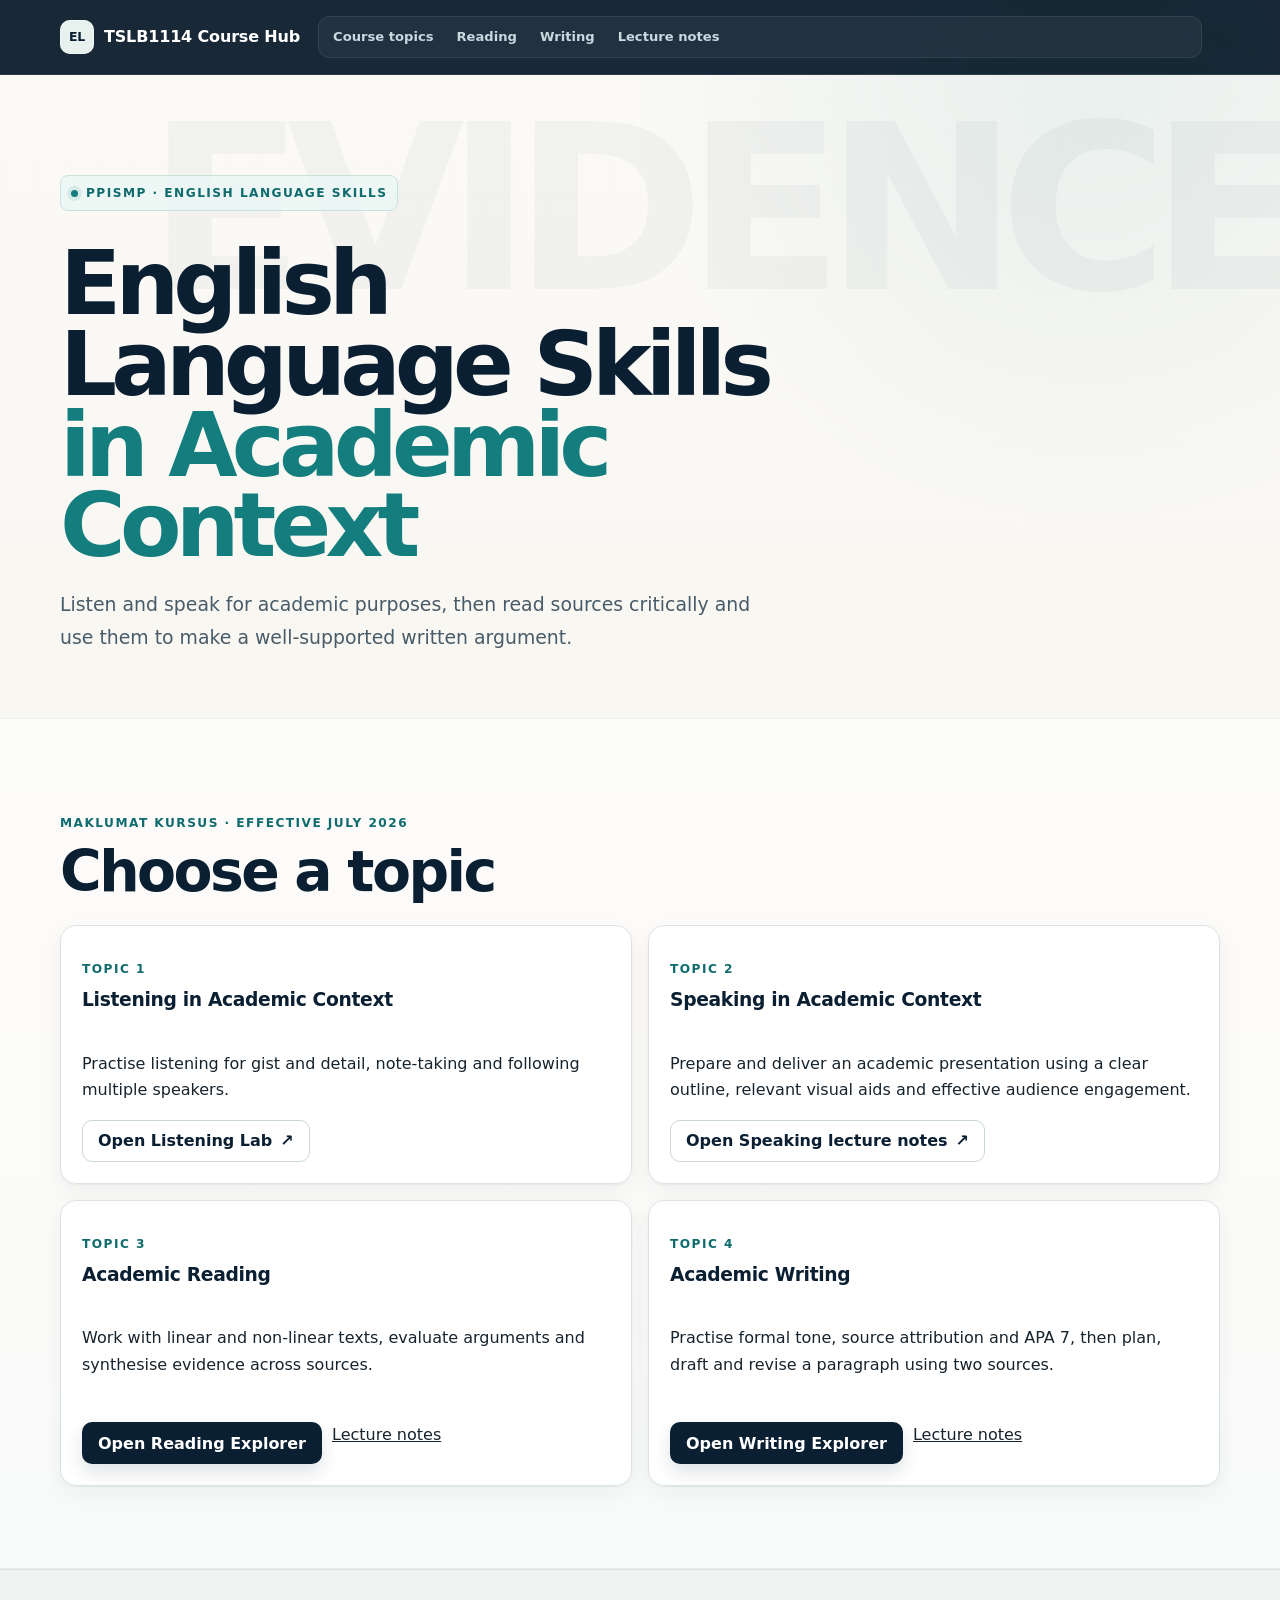
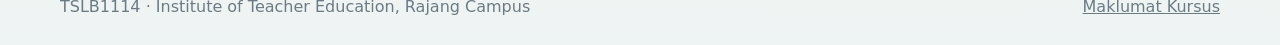
==== course.html @ 82d41115 "Add TSLB1114 course hub and academic writing explorer" ====
<!doctype html>
<html lang="en-MY">
<head>
  <meta charset="utf-8">
  <meta name="viewport" content="width=device-width, initial-scale=1">
  <meta name="description" content="TSLB1114 course hub with the Listening Lab, Speaking resources, Academic Reading Explorer and Academic Writing Explorer.">
  <title>TSLB1114 · English Language Skills in Academic Context</title>
  <link rel="stylesheet" href="styles.css">
  <link rel="stylesheet" href="study.css">
</head>
<body class="course-page">
  <a class="skip-link" href="#course-main">Skip to course topics</a>
  <header class="topbar">
    <div class="wrap nav">
      <a class="brand" href="course.html"><span class="brandmark" aria-hidden="true">EL</span>TSLB1114 Course Hub</a>
      <nav class="navlinks" aria-label="Course navigation">
        <a href="#topics">Course topics</a><a href="index.html">Reading</a><a href="writing.html">Writing</a><a href="lecture-notes.html">Lecture notes</a>
      </nav>
    </div>
  </header>
  <main id="course-main" tabindex="-1">
    <section class="hero">
      <div class="wrap course-hero">
        <p class="eyebrow">PPISMP · English language skills</p>
        <h1>English Language Skills<br><span>in Academic Context</span></h1>
        <p class="lead">Listen and speak for academic purposes, then read sources critically and use them to make a well-supported written argument.</p>
      </div>
    </section>
    <section class="section alt" id="topics">
      <div class="wrap">
        <p class="kicker">Maklumat Kursus · Effective July 2026</p>
        <h2>Choose a topic</h2>
        <div class="study-grid course-grid">
          <article class="card course-topic">
            <p class="kicker">Topic 1</p>
            <h3>Listening in Academic Context</h3>
            <p>Practise listening for gist and detail, note-taking and following multiple speakers.</p>
            <a class="btn secondary" href="https://tslb1114-listening-lab.vercel.app">Open Listening Lab <span aria-hidden="true">↗</span></a>
          </article>
          <article class="card course-topic">
            <p class="kicker">Topic 2</p>
            <h3>Speaking in Academic Context</h3>
            <p>Prepare and deliver an academic presentation using a clear outline, relevant visual aids and effective audience engagement.</p>
            <a class="btn secondary" href="https://drive.google.com/file/d/12K1Z72DgnXBwIum9lT7skKA8-Cga0Qq3/view">Open Speaking lecture notes <span aria-hidden="true">↗</span></a>
          </article>
          <article class="card course-topic">
            <p class="kicker">Topic 3</p>
            <h3>Academic Reading</h3>
            <p>Work with linear and non-linear texts, evaluate arguments and synthesise evidence across sources.</p>
            <div class="hero-actions"><a class="btn primary" href="index.html">Open Reading Explorer</a><a href="lecture-notes.html#topic-3">Lecture notes</a></div>
          </article>
          <article class="card course-topic">
            <p class="kicker">Topic 4</p>
            <h3>Academic Writing</h3>
            <p>Practise formal tone, source attribution and APA 7, then plan, draft and revise a paragraph using two sources.</p>
            <div class="hero-actions"><a class="btn primary" href="writing.html">Open Writing Explorer</a><a href="lecture-notes.html#topic-4">Lecture notes</a></div>
          </article>
        </div>
      </div>
    </section>
  </main>
  <footer class="study-footer">
    <div class="wrap study-footer-inner">
      <p>TSLB1114 · Institute of Teacher Education, Rajang Campus</p>
      <nav aria-label="Course reference"><a href="https://drive.google.com/file/d/14QrQV9H7XCIRfrkI4fVO6lDvFL89QRqz/view">Maklumat Kursus</a></nav>
    </div>
  </footer>
</body>
</html>
---- styles.css ----
:root{
  --ink:#17232d;
  --ink-strong:#0b1f33;
  --ink-soft:#41525f;
  --muted:#6b7b86;
  --paper:#f7f5ef;
  --paper-2:#fbfaf7;
  --surface:#ffffff;
  --surface-soft:#f1f6f5;
  --line:#dbe3e3;
  --line-strong:#c9d5d5;
  --navy:#0b1f33;
  --navy2:#123047;
  --teal:#147d7e;
  --teal2:#1f9b99;
  --teal-soft:#dff0ed;
  --warm:#e7ad3e;
  --warm-soft:#fff4d8;
  --rose:#bd5b62;
  --green:#2f855a;
  --shadow-sm:0 1px 2px rgba(11,31,51,.06),0 8px 24px rgba(11,31,51,.05);
  --shadow-md:0 18px 48px rgba(11,31,51,.10);
  --radius-sm:10px;
  --radius:16px;
  --radius-lg:24px;
  --ease-out:cubic-bezier(.23,1,.32,1);
  --ease-in-out:cubic-bezier(.77,0,.175,1);
}
*{box-sizing:border-box}
html{scroll-behavior:smooth;scroll-padding-top:118px}
body{
  margin:0;
  font-family:Inter,ui-sans-serif,system-ui,-apple-system,"Segoe UI",Arial,sans-serif;
  color:var(--ink);
  background:
    radial-gradient(circle at 85% 4%,rgba(20,125,126,.08),transparent 29rem),
    linear-gradient(180deg,var(--paper-2) 0,var(--paper) 62%,#eef4f3 100%);
  line-height:1.65;
  text-rendering:optimizeLegibility;
}
body::before{
  content:"";
  position:fixed;
  inset:0;
  pointer-events:none;
  z-index:-1;
  opacity:.3;
  background-image:linear-gradient(rgba(11,31,51,.025) 1px,transparent 1px),linear-gradient(90deg,rgba(11,31,51,.025) 1px,transparent 1px);
  background-size:32px 32px;
  mask-image:linear-gradient(to bottom,black,transparent 58%);
}
a{color:inherit}
button,input,textarea,select{font:inherit}
button,a{-webkit-tap-highlight-color:transparent}
img,svg{display:block;max-width:100%}
::selection{background:#cfe9e5;color:var(--navy)}
:focus-visible{outline:3px solid rgba(20,125,126,.34);outline-offset:3px}
.wrap{width:min(1160px,calc(100vw - 40px));margin-inline:auto}

/* Header */
.topbar{
  position:sticky;
  top:0;
  z-index:50;
  background:rgba(10,27,42,.94);
  border-bottom:1px solid rgba(255,255,255,.10);
  backdrop-filter:blur(16px) saturate(130%);
}
.nav{
  min-height:74px;
  display:grid;
  grid-template-columns:auto minmax(0,1fr) auto;
  align-items:center;
  gap:18px;
}
.brand{
  display:flex;
  align-items:center;
  gap:10px;
  color:#fff;
  text-decoration:none;
  font-weight:760;
  letter-spacing:-.01em;
  white-space:nowrap;
}
.brandmark{
  width:34px;
  height:34px;
  border-radius:10px;
  display:grid;
  place-items:center;
  flex:0 0 auto;
  background:#e7f2ef;
  color:var(--navy);
  font-size:.78rem;
  font-weight:900;
  box-shadow:inset 0 0 0 1px rgba(255,255,255,.5);
}
.navlinks{
  display:flex;
  align-items:center;
  gap:3px;
  overflow-x:auto;
  scrollbar-width:none;
  padding:4px;
  border:1px solid rgba(255,255,255,.08);
  border-radius:12px;
  background:rgba(255,255,255,.045);
}
.navlinks::-webkit-scrollbar{display:none}
.navlinks a{
  position:relative;
  color:#cad8df;
  text-decoration:none;
  font-size:.82rem;
  font-weight:650;
  line-height:1;
  white-space:nowrap;
  padding:9px 10px;
  border-radius:8px;
  transition:background-color 150ms var(--ease-out),color 150ms var(--ease-out),transform 120ms var(--ease-out);
}
.navlinks a.is-active,.navlinks a[aria-current="page"]{
  color:#fff;
  background:rgba(255,255,255,.12);
}
.reset{
  min-height:36px;
  padding:8px 11px;
  border:1px solid rgba(255,255,255,.20);
  border-radius:9px;
  background:transparent;
  color:#e2ebef;
  cursor:pointer;
  font-size:.78rem;
  font-weight:700;
  transition:background-color 150ms var(--ease-out),border-color 150ms var(--ease-out),transform 120ms var(--ease-out);
}
.progressbar{height:3px;background:rgba(255,255,255,.07)}
.progressbar span{
  display:block;
  width:0;
  height:100%;
  background:linear-gradient(90deg,var(--teal2),#7fd0c7,var(--warm));
  transition:width 160ms linear;
}

/* Hero */
.hero{
  position:relative;
  overflow:hidden;
  padding:88px 0 64px;
}
.hero::after{
  content:"EVIDENCE";
  position:absolute;
  right:-.04em;
  top:42px;
  z-index:-1;
  color:rgba(11,31,51,.035);
  font-size:clamp(7rem,18vw,16rem);
  line-height:.8;
  font-weight:900;
  letter-spacing:-.08em;
  pointer-events:none;
}
.hero-grid{
  display:grid;
  grid-template-columns:minmax(0,1.08fr) minmax(360px,.72fr);
  gap:54px;
  align-items:center;
}
.eyebrow,.kicker{
  display:inline-flex;
  align-items:center;
  width:max-content;
  color:#0f6b6d;
  font-size:.76rem;
  font-weight:850;
  letter-spacing:.12em;
  text-transform:uppercase;
}
.eyebrow{
  gap:8px;
  padding:7px 10px;
  border:1px solid #c9e1dd;
  border-radius:8px;
  background:rgba(235,247,244,.82);
}
.eyebrow::before{
  content:"";
  width:7px;
  height:7px;
  border-radius:50%;
  background:var(--teal);
  box-shadow:0 0 0 4px rgba(20,125,126,.10);
}
h1{
  max-width:760px;
  margin:20px 0 22px;
  color:var(--navy);
  font-size:clamp(3.2rem,7vw,6.3rem);
  line-height:.9;
  letter-spacing:-.065em;
  font-weight:850;
}
h1 span{
  color:var(--teal);
  font-weight:650;
}
.lead{
  max-width:710px;
  margin:0;
  color:#485b68;
  font-size:clamp(1.02rem,1.7vw,1.18rem);
  line-height:1.75;
}
.hero-actions{display:flex;gap:10px;flex-wrap:wrap;margin-top:28px}
.btn{
  min-height:42px;
  display:inline-flex;
  align-items:center;
  justify-content:center;
  gap:8px;
  border:1px solid transparent;
  border-radius:10px;
  padding:10px 15px;
  cursor:pointer;
  text-decoration:none;
  font-weight:760;
  line-height:1.2;
  transition:transform 120ms var(--ease-out),background-color 160ms var(--ease-out),border-color 160ms var(--ease-out),color 160ms var(--ease-out),box-shadow 160ms var(--ease-out);
}
.btn.primary{
  color:#fff;
  background:var(--navy);
  box-shadow:0 8px 18px rgba(11,31,51,.13);
}
.btn.secondary{color:var(--navy);background:rgba(255,255,255,.8);border-color:var(--line-strong)}
.btn.teal{color:#fff;background:var(--teal)}
.note{font-size:.86rem;color:#70808b}
.hero .note{margin-top:18px;max-width:720px}
.hero-card{
  position:relative;
  padding:20px;
  border:1px solid rgba(21,67,80,.13);
  border-radius:var(--radius-lg);
  background:rgba(255,255,255,.82);
  box-shadow:var(--shadow-md);
  backdrop-filter:blur(14px);
}
.hero-card::before{
  content:"";
  position:absolute;
  inset:11px;
  border:1px solid rgba(20,125,126,.08);
  border-radius:17px;
  pointer-events:none;
}
.hero-card h3{
  position:relative;
  margin:0 0 14px;
  padding:0 4px;
  color:var(--navy);
  font-size:.9rem;
  text-transform:uppercase;
  letter-spacing:.09em;
}
.map{display:grid;gap:7px}
.map .node{
  position:relative;
  min-height:0;
  display:grid;
  grid-template-columns:42px 1fr;
  grid-template-rows:auto auto;
  column-gap:12px;
  align-items:center;
  padding:12px 13px;
  border:1px solid transparent;
  border-radius:12px;
  background:transparent;
  overflow:hidden;
  transition:background-color 160ms var(--ease-out),border-color 160ms var(--ease-out),transform 140ms var(--ease-out);
}
.map .node .pill{grid-row:1/3;align-self:center}
.map .node b{
  display:block;
  color:var(--navy);
  font-size:.94rem;
  line-height:1.3;
}
.map .node small{display:block;color:#73838d;line-height:1.35}
.map .node::after{
  content:"";
  position:absolute;
  left:21px;
  bottom:-8px;
  width:1px;
  height:16px;
  background:#cbdad8;
}
.map .node:last-child::after{display:none}

/* Sections and type */
.section{position:relative;padding:82px 0;scroll-margin-top:112px}
.section.alt{
  background:rgba(255,255,255,.58);
  border-top:1px solid rgba(11,31,51,.06);
  border-bottom:1px solid rgba(11,31,51,.06);
}
.kicker{margin-bottom:6px}
h2{
  max-width:850px;
  margin:.25rem 0 1rem;
  color:var(--navy);
  font-size:clamp(2rem,4.6vw,3.55rem);
  line-height:1.02;
  letter-spacing:-.045em;
  font-weight:800;
}
h3{color:var(--navy);letter-spacing:-.018em}
.section-intro{max-width:790px;margin:0;color:var(--muted);font-size:1.02rem;line-height:1.75}
.grid{display:grid;gap:14px}
.grid.three{grid-template-columns:repeat(3,minmax(0,1fr))}
.grid.two{grid-template-columns:repeat(2,minmax(0,1fr))}
.card,.game,.quiz-card,.sourcecard,.resource,.journal,.example-card,.journal-case,.warning-case{
  border:1px solid var(--line);
  background:rgba(255,255,255,.92);
  box-shadow:var(--shadow-sm);
}
.card{
  padding:21px;
  border-radius:var(--radius);
}
.card h3{margin-top:0}
.icon{
  width:40px;
  height:40px;
  display:grid;
  place-items:center;
  margin-bottom:20px;
  border:1px solid #cde1dd;
  border-radius:10px;
  background:#eaf5f2;
  color:var(--teal);
  font-size:1.1rem;
  font-weight:800;
}
.icon svg{width:22px;height:22px}
.pill,.skill-pill{
  display:inline-flex;
  align-items:center;
  width:max-content;
  padding:4px 8px;
  border:1px solid #cfe1df;
  border-radius:7px;
  background:#edf6f4;
  color:#116a6c;
  font-size:.72rem;
  font-weight:820;
  letter-spacing:.01em;
}
.keyidea{
  margin:22px 0;
  padding:15px 17px;
  border:1px solid #ead9a4;
  border-left:4px solid var(--warm);
  border-radius:8px 13px 13px 8px;
  background:#fff9e8;
  color:#493f2c;
}
.flow{
  display:flex;
  align-items:center;
  gap:7px;
  flex-wrap:wrap;
  margin-top:18px;
}
.flow .step{
  padding:9px 11px;
  border:1px solid var(--line);
  border-radius:9px;
  background:#fff;
  color:var(--navy);
  font-size:.86rem;
  font-weight:760;
}
.arrow{color:#95a6ad;font-size:1rem}
.type-tabs{
  display:inline-flex;
  max-width:100%;
  gap:3px;
  margin:24px 0 12px;
  padding:4px;
  overflow-x:auto;
  border:1px solid var(--line);
  border-radius:12px;
  background:#ecf1f0;
  scrollbar-width:none;
}
.type-tabs::-webkit-scrollbar{display:none}
.type-tabs button{
  flex:0 0 auto;
  border:0;
  border-radius:8px;
  background:transparent;
  color:#586973;
  padding:9px 11px;
  cursor:pointer;
  font-size:.82rem;
  font-weight:760;
  transition:background-color 150ms var(--ease-out),color 150ms var(--ease-out),transform 120ms var(--ease-out),box-shadow 150ms var(--ease-out);
}
.type-tabs button.active{
  color:var(--navy);
  background:#fff;
  box-shadow:0 1px 2px rgba(11,31,51,.10);
}
.type-panel{
  display:grid;
  grid-template-columns:minmax(0,.95fr) minmax(340px,1.05fr);
  gap:18px;
  padding:18px;
  border:1px solid var(--line);
  border-radius:var(--radius-lg);
  background:rgba(255,255,255,.88);
  box-shadow:var(--shadow-sm);
}
#typeText{padding:14px 10px 10px}
#typeText h3{font-size:1.35rem;margin:.1rem 0 .6rem}
.structure-visual{
  min-height:270px;
  display:grid;
  place-items:center;
  overflow:hidden;
  border:1px solid rgba(255,255,255,.06);
  border-radius:16px;
  background:linear-gradient(145deg,#0b2134,#123d50);
  color:#fff;
}
.structure-visual svg{width:90%;height:auto;max-height:230px}

/* Labs */
.lab-grid{display:grid;grid-template-columns:.82fr 1.18fr;gap:18px}
.sidebar-card{position:sticky;top:104px;align-self:start}
.checklist{display:grid;gap:8px}
.check{
  display:flex;
  gap:11px;
  align-items:flex-start;
  padding:11px;
  border:1px solid #e3e9e8;
  border-radius:10px;
  background:#f7faf9;
}
.check .dot{
  width:24px;
  height:24px;
  flex:0 0 auto;
  display:grid;
  place-items:center;
  border-radius:7px;
  background:#dcefeb;
  color:#0d6a6b;
  font-weight:900;
}
.levels{display:grid;grid-template-columns:repeat(4,minmax(0,1fr));gap:9px;margin-top:20px}
.level{
  min-height:142px;
  padding:16px;
  border:1px solid var(--line);
  border-radius:13px;
  background:#fff;
}
.level strong{display:block;margin-bottom:6px;color:var(--navy)}
.qbands{
  display:grid;
  grid-template-columns:repeat(4,1fr);
  gap:6px;
  margin:18px 0;
}
.qband{
  border:1px solid transparent;
  border-radius:11px;
  padding:17px 10px;
  color:var(--navy);
  text-align:center;
  cursor:pointer;
  font-weight:900;
  transition:filter 150ms var(--ease-out),transform 120ms var(--ease-out),border-color 150ms var(--ease-out);
}
.qband:nth-child(1){background:#d8efe2}
.qband:nth-child(2){background:#e9f2d5}
.qband:nth-child(3){background:#fff0c9}
.qband:nth-child(4){background:#f8dfdc}
.explain{
  min-height:82px;
  padding:14px;
  border:1px dashed #bed2cf;
  border-radius:11px;
  background:#f7faf9;
  color:#44545e;
}
.myths{display:grid;gap:8px;margin-top:14px}
.myth{
  overflow:hidden;
  border:1px solid var(--line);
  border-radius:11px;
  background:#fff;
}
.myth button{
  width:100%;
  display:flex;
  justify-content:space-between;
  gap:12px;
  border:0;
  background:#fff;
  color:var(--navy);
  padding:13px 14px;
  text-align:left;
  cursor:pointer;
  font-weight:760;
}
.myth .answer{display:none;padding:0 14px 13px;color:#53636d}
.myth.open .answer{display:block}
.detector{display:grid;grid-template-columns:repeat(2,minmax(0,1fr));gap:12px}
.journal{padding:17px;border-radius:14px}
.journal .meta{display:flex;gap:6px;flex-wrap:wrap;margin:10px 0}
.tag{
  display:inline-flex;
  padding:4px 7px;
  border:1px solid #dde5e4;
  border-radius:7px;
  background:#f4f6f5;
  color:#5d6c75;
  font-size:.72rem;
}
.choice-row{display:flex;gap:7px;flex-wrap:wrap;margin-top:13px}
.choice-row button,.gamebtn{
  min-height:34px;
  border:1px solid var(--line-strong);
  border-radius:8px;
  background:#fff;
  color:#394b56;
  padding:7px 9px;
  cursor:pointer;
  font-size:.8rem;
  font-weight:720;
  transition:border-color 140ms var(--ease-out),color 140ms var(--ease-out),background-color 140ms var(--ease-out),transform 120ms var(--ease-out);
}
.feedback{
  display:none;
  margin-top:11px;
  padding:11px 12px;
  border:1px solid #dfe9e7;
  border-radius:9px;
  background:#f6faf9;
  color:#42535d;
}
.feedback.show{display:block}
.decision{
  display:grid;
  grid-template-columns:repeat(7,1fr);
  gap:6px;
  margin-top:18px;
}
.decision .dstep{
  min-height:64px;
  border:1px solid var(--line);
  border-radius:10px;
  background:#fff;
  color:#5b6b75;
  padding:9px;
  text-align:center;
  cursor:pointer;
  font-size:.77rem;
  line-height:1.35;
  transition:background-color 150ms var(--ease-out),border-color 150ms var(--ease-out),color 150ms var(--ease-out),transform 120ms var(--ease-out);
}
.decision .dstep.active{border-color:#93c7c0;background:#e6f3f0;color:#0e6869}
.decision-output{
  min-height:64px;
  margin-top:10px;
  padding:14px;
  border-radius:11px;
  background:#0f2b43;
  color:#fff;
}
.game{padding:20px;border-radius:var(--radius)}
.prompt{margin-bottom:12px;color:var(--navy);font-size:1.04rem;font-weight:780}
.options{display:grid;gap:7px}
.options button{
  position:relative;
  width:100%;
  border:1px solid #cfdcda;
  border-radius:10px;
  background:#fff;
  color:#31434f;
  padding:11px 12px;
  text-align:left;
  cursor:pointer;
  line-height:1.45;
  transition:border-color 140ms var(--ease-out),background-color 140ms var(--ease-out),color 140ms var(--ease-out),transform 120ms var(--ease-out);
}
.options button.correct{border-color:#72ae89;background:#edf7f0;color:#1f5d36}
.options button.wrong{border-color:#cf7b7b;background:#fff1f1;color:#7d3136}
.matrix{overflow-x:auto}
table{width:100%;border-collapse:separate;border-spacing:0;background:#fff;border:1px solid var(--line);border-radius:12px;overflow:hidden}
th,td{padding:11px 12px;border-bottom:1px solid var(--line);border-right:1px solid var(--line);text-align:left;vertical-align:top}
tr:last-child td{border-bottom:0}
th:last-child,td:last-child{border-right:0}
th{background:#edf5f3;color:var(--navy);font-size:.8rem}
.sourcecards{display:grid;grid-template-columns:repeat(3,minmax(0,1fr));gap:10px;margin:22px 0 14px}
.sourcecard{padding:15px;border-radius:13px}
.sourcecard b{color:var(--navy)}
.synthesis-options{display:grid;gap:8px}
.synth{
  border:1px solid var(--line);
  border-radius:10px;
  background:#fff;
  color:#374b56;
  padding:12px;
  cursor:pointer;
  text-align:left;
  transition:border-color 140ms var(--ease-out),background-color 140ms var(--ease-out),transform 120ms var(--ease-out);
}
.synth.good{border-color:#6baa84;background:#edf8f1}
.synth.bad{border-color:#cb7b7b;background:#fff1ef}

/* Quizzes */
.quiz-wrap{display:grid;grid-template-columns:minmax(0,1fr) 260px;gap:16px}
.quiz-card{padding:22px;border-radius:var(--radius)}
.score-card{
  position:sticky;
  top:104px;
  align-self:start;
  padding:20px;
  border:1px solid rgba(255,255,255,.08);
  border-radius:var(--radius);
  background:#0b1f33;
  color:#e4edf1;
  box-shadow:var(--shadow-md);
}
.score-card strong{display:block;margin:.15rem 0 .3rem;color:#fff;font-size:2.2rem;letter-spacing:-.04em}
.score-card .btn.secondary{width:100%;margin-top:8px;background:rgba(255,255,255,.95)}
.quiz-progress{height:6px;overflow:hidden;margin:12px 0 18px;border-radius:999px;background:#e2e8e7}
.quiz-progress span{
  display:block;
  width:0;
  height:100%;
  background:linear-gradient(90deg,var(--teal),#5bbab2,var(--warm));
  transition:width 180ms var(--ease-out);
}

/* Resources */
.resource-grid{display:grid;grid-template-columns:repeat(4,minmax(0,1fr));gap:10px;margin-top:20px}
.resource{
  display:block;
  padding:15px;
  border-radius:13px;
  text-decoration:none;
  transition:border-color 150ms var(--ease-out),transform 140ms var(--ease-out),box-shadow 150ms var(--ease-out);
}
.resource b{display:block;margin-bottom:4px;color:var(--navy)}
.resource span{color:#63737d;font-size:.88rem}
.refs{columns:2;column-gap:30px;font-size:.87rem}
.ref{break-inside:avoid;margin:0 0 12px;color:#4f606a}
.ref a{color:#0c6b6d;font-weight:760;text-decoration:none;white-space:nowrap}
.footer{
  padding:42px 0;
  border-top:1px solid rgba(255,255,255,.07);
  background:#091c2c;
  color:#cedbe1;
}
.footer strong{color:#fff}
.printcard{
  margin-top:22px;
  padding:18px;
  border:1px solid #bccbcb;
  border-top:3px solid var(--navy);
  border-radius:12px;
  background:#fff;
}
.printcard h3{margin-top:0}
.hidden{display:none!important}

/* Reference-linked examples */
.example-strip,.reference-lab,.evidence-rail,.linked-reading,.verification-example{
  margin-top:26px;
  padding:20px;
  border:1px solid var(--line);
  border-radius:var(--radius);
  background:rgba(255,255,255,.78);
}
.example-head,.rail-title{display:flex;align-items:center;gap:10px;flex-wrap:wrap;margin-bottom:13px}
.example-badge{
  display:inline-flex;
  align-items:center;
  width:max-content;
  padding:5px 8px;
  border:1px solid #e9cf83;
  border-radius:7px;
  background:#fff3cf;
  color:#78580f;
  font-size:.69rem;
  font-weight:850;
  letter-spacing:.07em;
  text-transform:uppercase;
}
.example-grid{display:grid;grid-template-columns:repeat(2,minmax(0,1fr));gap:10px}
.example-card{padding:16px;border-radius:13px}
.example-card h3{margin:0 0 7px}
.example-task{
  padding:10px 11px;
  border-left:3px solid var(--teal);
  border-radius:0 8px 8px 0;
  background:#f1f7f5;
}
.ref-link,.mini-links a{
  display:inline-flex;
  margin-top:7px;
  color:#0c6b6d;
  font-weight:760;
  text-decoration:none;
}
.reference-lab{display:grid;grid-template-columns:1.12fr .88fr;gap:16px}
.argument-example{display:grid;grid-template-columns:repeat(2,minmax(0,1fr));gap:8px;margin-top:12px}
.argument-example div{padding:11px;border:1px solid var(--line);border-radius:9px;background:#fff}
.argument-example b{display:block;margin-bottom:3px;color:var(--navy)}
.argument-example span{color:#586a74;font-size:.88rem}
.reference-notes{display:grid;gap:8px}
.reference-note,.rail-grid a,.linked-reading-grid a{
  display:flex;
  flex-direction:column;
  gap:5px;
  padding:13px;
  border:1px solid var(--line);
  border-radius:11px;
  background:#fff;
  text-decoration:none;
  transition:border-color 150ms var(--ease-out),transform 140ms var(--ease-out),box-shadow 150ms var(--ease-out);
}
.reference-note b,.rail-grid b,.linked-reading-grid b{color:var(--navy)}
.reference-note span,.rail-grid span,.linked-reading-grid span{color:#5d6d77;font-size:.87rem}
.reference-note em,.rail-grid em,.linked-reading-grid em{color:#0c6b6d;font-size:.79rem;font-style:normal;font-weight:760}
.rail-grid{display:grid;grid-template-columns:repeat(3,minmax(0,1fr));gap:8px}
.linked-reading{display:grid;grid-template-columns:.7fr 1.3fr;gap:16px;align-items:start}
.linked-reading-copy h3{margin:.45rem 0}
.linked-reading-grid{display:grid;grid-template-columns:repeat(2,minmax(0,1fr));gap:8px}
.verification-example{display:grid;grid-template-columns:.72fr 1.28fr;gap:16px;align-items:start}
.verification-example h3{margin:.45rem 0 0}
.verification-example ol{margin:0;padding-left:22px}
.verification-example li{margin-bottom:6px}
.mini-links{grid-column:1/-1;display:flex;gap:14px;flex-wrap:wrap;border-top:1px solid var(--line);padding-top:10px}

/* Article lab */
.article-source-card{
  display:grid;
  grid-template-columns:1.2fr .8fr;
  gap:20px;
  align-items:center;
  margin:24px 0 15px;
  padding:22px;
  border:1px solid rgba(255,255,255,.08);
  border-radius:var(--radius-lg);
  background:linear-gradient(145deg,#0e283c,#123c4d);
  color:#fff;
  box-shadow:var(--shadow-md);
}
.article-source-card h3{margin:.5rem 0 .45rem;color:#fff;font-size:1.32rem}
.article-source-card .note{color:#c9d7dc}
.article-source-actions{display:flex;flex-direction:column;gap:8px;align-items:stretch}
.article-source-actions .btn{justify-content:center}
.article-source-actions .secondary{background:#fff}
.skill-map{display:flex;flex-wrap:wrap;gap:6px;margin:0 0 20px}
.skill-map span{display:inline-flex;align-items:center;padding:5px 8px;border:1px solid #cde3df;border-radius:7px;background:#eaf5f3;color:#0d6668;font-size:.72rem;font-weight:800}
.quiz-meta{display:flex;align-items:center;justify-content:space-between;gap:9px;flex-wrap:wrap;margin-bottom:9px}
.article-quiz-wrap{margin-top:16px}
.article-score-card{background:linear-gradient(160deg,#0b1f33,#10384a)}

/* Real journal comparison */
.real-journal-lab{
  margin-top:22px;
  padding:20px;
  border:1px solid var(--line);
  border-radius:var(--radius);
  background:rgba(255,255,255,.78);
}
.real-journal-head h3{margin:.5rem 0 .4rem}
.quartile-case-grid{display:grid;grid-template-columns:repeat(4,minmax(0,1fr));gap:9px;margin-top:14px}
.journal-case{padding:14px;border-radius:12px;min-width:0}
.journal-case h4{margin:9px 0 7px;color:var(--navy);font-size:.96rem}
.journal-case-top{display:flex;gap:7px;justify-content:space-between;align-items:center;flex-wrap:wrap}
.quartile-label{
  width:40px;
  height:40px;
  display:inline-flex;
  align-items:center;
  justify-content:center;
  border-radius:9px;
  color:#0b1f33;
  font-weight:900;
}
.q1case .quartile-label{background:#d1eddd}
.q2case .quartile-label{background:#e6efce}
.q3case .quartile-label{background:#fff0bf}
.q4case .quartile-label{background:#f4d8d5}
.country-label{padding:4px 7px;border-radius:7px;background:#f1f4f4;color:#5b6b75;font-size:.68rem;font-weight:780}
.case-lesson{padding:9px 10px;border-left:3px solid var(--teal);border-radius:0 8px 8px 0;background:#f6faf9;font-size:.85rem}
.case-links{display:flex;gap:9px;flex-wrap:wrap}
.case-links a{color:#0c6b6d;text-decoration:none;font-size:.8rem;font-weight:760}
.category-warning{margin-top:12px;padding:13px 14px;border:1px solid #ecd79b;border-radius:10px;background:#fff8e7}
.documented-cases{display:grid;grid-template-columns:repeat(2,minmax(0,1fr));gap:10px;margin-top:14px}
.warning-case{padding:15px;border-color:#ead9d9;border-radius:12px}
.warning-case h4{margin:9px 0 7px;color:var(--navy)}
.warning-head{display:flex;gap:7px;justify-content:space-between;flex-wrap:wrap;color:#6b7880;font-size:.74rem;font-weight:760}
.warning-label{display:inline-flex;padding:4px 7px;border:1px solid #ecc7ca;border-radius:7px;background:#fbe9e9;color:#87383d;text-transform:uppercase;letter-spacing:.04em}
.error-samples{display:flex;gap:6px;flex-wrap:wrap;margin:10px 0}
.error-samples span{padding:5px 7px;border:1px solid #edcfcb;border-radius:7px;background:#fff4f2;font-family:ui-monospace,SFMono-Regular,Consolas,monospace;font-size:.78rem}

/* Interaction polish */
@media (hover:hover) and (pointer:fine){
  .navlinks a:hover{color:#fff;background:rgba(255,255,255,.08)}
  .reset:hover{background:rgba(255,255,255,.08);border-color:rgba(255,255,255,.34)}
  .btn.primary:hover{background:#102b42;box-shadow:0 10px 22px rgba(11,31,51,.16)}
  .btn.secondary:hover{border-color:#9fb5b4;background:#fff}
  .map .node:hover{background:#f3f8f7;border-color:#d7e6e3;transform:translateX(2px)}
  .type-tabs button:hover{color:var(--navy);background:rgba(255,255,255,.62)}
  .qband:hover{filter:brightness(.98);border-color:rgba(11,31,51,.10)}
  .choice-row button:hover,.gamebtn:hover{border-color:#8abdb8;color:#0b6b6d;background:#f6fbfa}
  .options button:hover{border-color:#8cbab6;background:#f8fbfa}
  .synth:hover{border-color:#8cbab6}
  .resource:hover,.reference-note:hover,.rail-grid a:hover,.linked-reading-grid a:hover{
    border-color:#9dc4c0;
    transform:translateY(-2px);
    box-shadow:0 10px 26px rgba(11,31,51,.07);
  }
  .ref-link:hover,.mini-links a:hover,.case-links a:hover,.ref a:hover{text-decoration:underline}
}
.btn:active,.reset:active,.navlinks a:active,.type-tabs button:active,.qband:active,.choice-row button:active,.gamebtn:active,.options button:active,.synth:active,.decision .dstep:active,.resource:active,.reference-note:active,.rail-grid a:active,.linked-reading-grid a:active{
  transform:scale(.98);
}

/* Responsive */
@media(max-width:1080px){
  .nav{grid-template-columns:auto minmax(0,1fr)}
  .reset{display:none}
  .hero-grid{grid-template-columns:minmax(0,1fr) minmax(320px,.68fr);gap:34px}
  .quartile-case-grid{grid-template-columns:repeat(2,minmax(0,1fr))}
  .resource-grid{grid-template-columns:repeat(2,minmax(0,1fr))}
}
@media(max-width:920px){
  html{scroll-padding-top:126px}
  .wrap{width:min(100% - 30px,760px)}
  .nav{
    grid-template-columns:auto 1fr;
    grid-template-rows:auto auto;
    gap:8px 12px;
    padding:9px 0 8px;
  }
  .navlinks{grid-column:1/-1;width:100%;border-radius:10px}
  .hero{padding:58px 0 46px}
  .hero-grid,.type-panel,.lab-grid,.quiz-wrap,.reference-lab,.linked-reading,.verification-example,.article-source-card{
    grid-template-columns:1fr;
  }
  .hero-card{max-width:680px}
  .grid.three,.grid.two,.levels,.sourcecards,.detector{grid-template-columns:repeat(2,minmax(0,1fr))}
  .rail-grid{grid-template-columns:1fr}
  .sidebar-card,.score-card{position:static}
  .decision{grid-template-columns:repeat(4,1fr)}
  .refs{columns:1}
  .article-source-actions{flex-direction:row;flex-wrap:wrap}
  .article-source-actions .btn{flex:1 1 180px}
}
@media(max-width:640px){
  .wrap{width:min(100% - 24px,560px)}
  .brand{font-size:.88rem}
  .brandmark{width:32px;height:32px}
  .navlinks a{padding:8px 9px;font-size:.78rem}
  .hero{padding-top:46px}
  .hero::after{top:70px}
  h1{font-size:clamp(3rem,17vw,4.7rem)}
  .lead{font-size:1rem}
  .hero-actions{display:grid;grid-template-columns:1fr}
  .hero-actions .btn{width:100%}
  .grid.three,.grid.two,.levels,.sourcecards,.detector,.example-grid,.argument-example,.linked-reading-grid,.quartile-case-grid,.documented-cases,.resource-grid{
    grid-template-columns:1fr;
  }
  .qbands{grid-template-columns:repeat(2,1fr)}
  .decision{grid-template-columns:repeat(2,1fr)}
  .article-source-actions{flex-direction:column}
  .type-panel{padding:12px}
  .structure-visual{min-height:220px}
  .section{padding:66px 0}
}
@media(max-width:420px){
  .brand{max-width:220px;white-space:normal;line-height:1.15}
  .navlinks{padding:3px}
  .flow .arrow{display:none}
  .flow .step{flex:1 1 44%;text-align:center}
  .decision{grid-template-columns:1fr 1fr}
}

/* Reduced motion */
@media(prefers-reduced-motion:reduce){
  html{scroll-behavior:auto}
  *,*::before,*::after{animation-duration:.01ms!important;animation-iteration-count:1!important;transition-duration:.01ms!important;scroll-behavior:auto!important}
}

/* Print */
@media print{
  .topbar,.hero-actions,.choice-row,.game,.quiz-wrap,.reset,.resource-grid{display:none!important}
  body{background:#fff}
  body::before{display:none}
  .section{padding:28px 0}
  .printcard{page-break-inside:avoid}
  .card,.example-strip,.reference-lab,.evidence-rail,.linked-reading,.verification-example,.real-journal-lab{box-shadow:none}
}
---- study.css ----
.skip-link {
  position: fixed; z-index: 100; top: 8px; left: 16px; padding: 8px 16px;
  color: var(--navy); background: white; transform: translateY(-160%);
}
.skip-link:focus { transform: none; }
:focus-visible { outline: 3px solid #147d7e; outline-offset: 4px; }
.topbar :focus-visible { outline-color: #fff; }
[hidden] { display: none !important; }
.section[id], .note-topic[id] { scroll-margin-top: 88px; }

.study-grid { display: grid; grid-template-columns: repeat(2, minmax(0, 1fr)); gap: 16px; }
.study-block, .study-checks { margin-top: 24px; }
.study-source, .study-exercise { min-width: 0; }
.study-note { color: var(--muted); font-size: .875rem; }
.study-label { display: block; font-weight: 650; margin-block: 12px 4px; }
.study-input {
  display: block; width: 100%; padding: 12px; border: 1px solid #8ca3a8;
  border-radius: 8px; color: var(--ink); background: #fff; font: inherit; resize: vertical;
}
.study-table { width: 100%; border-collapse: collapse; font-size: .92rem; }
.study-table caption { text-align: left; font-weight: 700; padding-bottom: 8px; }
.study-table th, .study-table td { border-bottom: 1px solid var(--line); padding: 8px; text-align: left; }
.study-table thead th { background: var(--soft); color: var(--navy); }
.study-table tbody td { font-variant-numeric: tabular-nums; }
.study-exercise fieldset { border: 0; padding: 0; margin: 0 0 12px; min-width: 0; }
.study-exercise legend { padding: 0 0 8px; font-weight: 700; }
.study-choice, .study-checklist label { display: flex; gap: 8px; align-items: baseline; padding-block: 6px; cursor: pointer; }
.study-choice input, .study-checklist input { flex: 0 0 auto; accent-color: var(--teal); }
.study-feedback { margin: 12px 0 0; }
.study-feedback:empty { display: none; }
.study-feedback[data-result] { border-radius: 8px; padding: 8px 12px; }
.study-feedback[data-result="correct"] { color: #145437; background: #e9f5ec; }
.study-feedback[data-result="review"] { color: #684004; background: #fff3d9; }
.study-model { margin-top: 16px; padding-top: 12px; border-top: 1px solid var(--line); }
.study-model summary, #carried-synthesis summary { cursor: pointer; color: #125d61; font-weight: 750; }
.student-response { white-space: pre-wrap; overflow-wrap: anywhere; }
.study-footer { padding: 24px 0; color: var(--muted); border-top: 1px solid var(--line); }
.study-footer-inner { display: flex; flex-wrap: wrap; justify-content: space-between; gap: 12px 24px; }
.study-footer-inner p { margin: 0; }
.study-footer nav { display: flex; flex-wrap: wrap; gap: 12px 16px; }
.reference-entry { padding-left: 24px; text-indent: -24px; overflow-wrap: anywhere; }
.course-hero { position: relative; }
.course-hero .lead { max-width: 58ch; margin-bottom: 0; }
.course-grid { margin-top: 24px; }
.course-topic { display: flex; align-items: flex-start; flex-direction: column; }
.course-topic p:not(.kicker) { flex: 1; }

.note-sheet { max-width: 880px; padding: 48px 0 64px; }
.notes-heading, .note-topic, .note-sources {
  background: #fff; border: 1px solid var(--line); padding: clamp(24px, 5vw, 48px); border-radius: 16px;
}
.notes-heading h1 { font-size: clamp(2.25rem, 6vw, 4.5rem); }
.notes-heading .lead { max-width: 60ch; }
.note-topic, .note-sources { margin-top: 24px; }
.note-topic h2, .note-sources h2 { margin: 4px 0 12px; }
.note-topic h3 { margin: 0 0 12px; color: var(--navy); }
.note-topic h4 { margin: 16px 0 4px; }
.note-topic section { margin-top: 24px; padding-top: 24px; border-top: 1px solid var(--line); }
.note-definitions dt { margin-top: 12px; font-weight: 750; }
.note-definitions dd { margin: 4px 0 12px; }
.note-sources li { margin-block: 8px; }

@media (max-width: 700px) {
  .study-grid { grid-template-columns: 1fr; }
  .study-table th, .study-table td { padding: 6px; }
}

@media (prefers-reduced-motion: reduce) {
  html { scroll-behavior: auto; }
}

@media print {
  @page { size: A4; margin: 16mm; }
  .notes-page { background: #fff; color: #111; font-size: 10.5pt; line-height: 1.45; }
  .notes-page .topbar, .notes-page .skip-link, .notes-page .no-print { display: none; }
  .note-sheet { width: 100%; max-width: none; padding: 0; }
  .notes-heading, .note-topic, .note-sources { border: 0; padding: 0; }
  .notes-heading h1 { font-size: 26pt; }
  .note-topic h2, .note-sources h2 { font-size: 19pt; }
  .note-topic section { padding-top: 12px; }
  .note-topic + .note-topic { break-before: page; }
  .note-sheet h1, .note-sheet h2, .note-sheet h3, .note-sheet h4, .note-sheet dt { break-after: avoid; }
  .note-sheet p, .note-sheet dd { orphans: 2; widows: 2; }
}
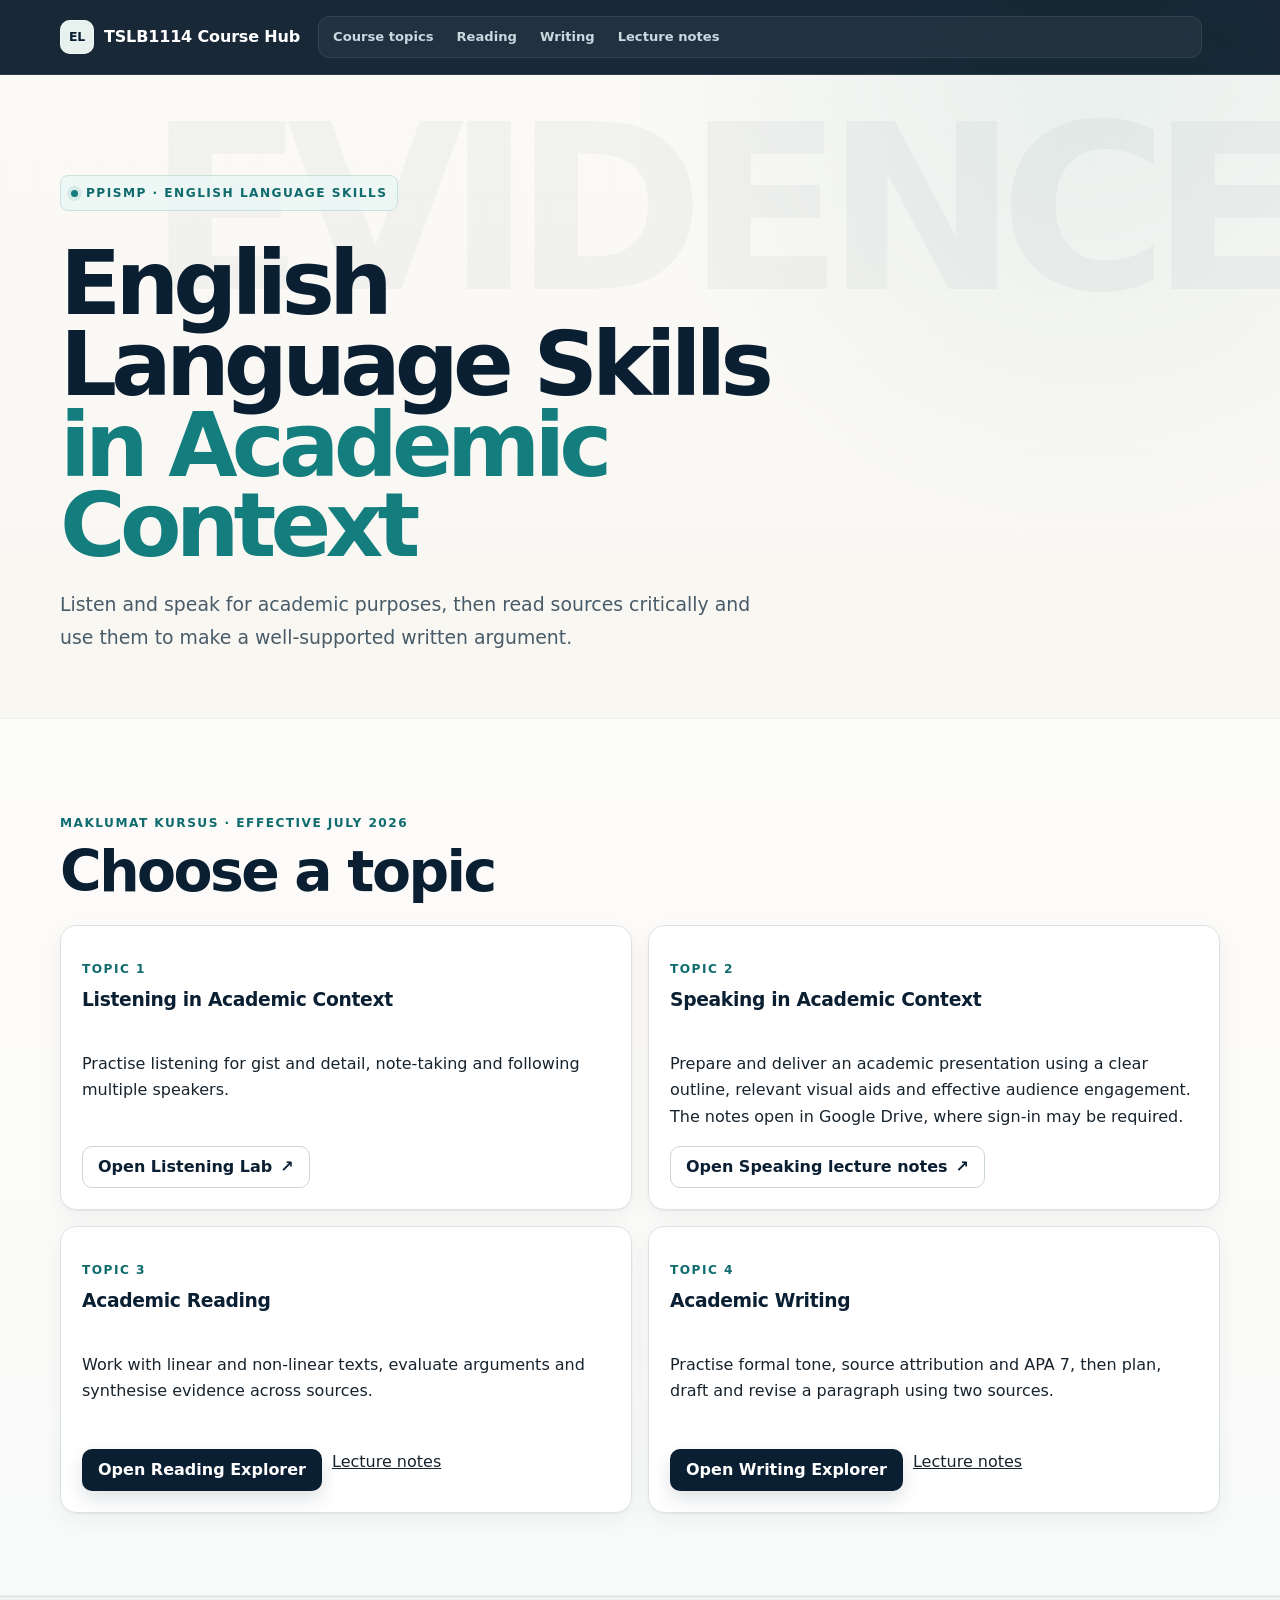
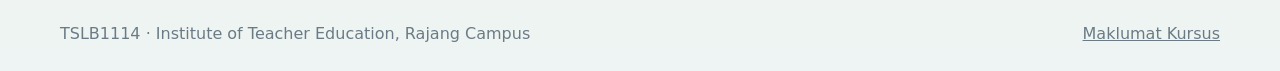
==== commit 48a6156f: "Add interactive writing flow and repair course links" ====
--- a/course.html
+++ b/course.html
@@ -40,7 +40,7 @@
           <article class="card course-topic">
             <p class="kicker">Topic 2</p>
             <h3>Speaking in Academic Context</h3>
-            <p>Prepare and deliver an academic presentation using a clear outline, relevant visual aids and effective audience engagement.</p>
+            <p>Prepare and deliver an academic presentation using a clear outline, relevant visual aids and effective audience engagement. The notes open in Google Drive, where sign-in may be required.</p>
             <a class="btn secondary" href="https://drive.google.com/file/d/12K1Z72DgnXBwIum9lT7skKA8-Cga0Qq3/view">Open Speaking lecture notes <span aria-hidden="true">↗</span></a>
           </article>
           <article class="card course-topic">
--- a/study.css
+++ b/study.css
@@ -39,6 +39,135 @@
 .study-footer-inner p { margin: 0; }
 .study-footer nav { display: flex; flex-wrap: wrap; gap: 12px 16px; }
 .reference-entry { padding-left: 24px; text-indent: -24px; overflow-wrap: anywhere; }
+.lesson-stack { display: grid; gap: 16px; max-width: 920px; }
+.lesson-unit { padding: clamp(20px, 4vw, 32px); scroll-margin-top: 88px; }
+.lesson-unit h3 { color: var(--navy); }
+.lesson-unit h4 { margin: 24px 0 8px; color: var(--navy); }
+.lesson-unit p { max-width: 76ch; }
+.lesson-unit ol { padding-left: 24px; }
+.lesson-unit li + li { margin-top: 8px; }
+.lesson-example { border-left: 3px solid var(--teal); border-radius: 0 8px 8px 0; background: var(--soft); padding: 16px; margin: 16px 0; }
+.lesson-example p { margin: 0; }
+.lesson-example p + p, .lesson-example p + h4 { margin-top: 12px; }
+.lesson-example h4:first-child { margin-top: 0; }
+.lesson-example strong { display: block; color: var(--navy); }
+.lesson-terms { display: grid; grid-template-columns: minmax(7rem, 1fr) 3fr; gap: 8px 16px; margin: 16px 0; }
+.lesson-terms dt { color: var(--navy); font-weight: 750; }
+.lesson-terms dd { margin: 0; }
+.lesson-links { display: flex; flex-wrap: wrap; gap: 8px 16px; }
+.lesson-links a { color: #125d61; font-weight: 650; }
+.lesson-practice > summary, .source-group > summary { cursor: pointer; color: #125d61; font-weight: 750; }
+.writing-figure {
+  max-width: 920px; margin: 24px 0; padding: clamp(14px, 3vw, 24px); scroll-margin-top: 96px;
+  border: 1px solid var(--line); border-radius: 16px; background: #f4f8f7; color: var(--ink);
+}
+.writing-figure figcaption { margin-bottom: 14px; color: var(--navy); font-size: 1.1rem; }
+.writing-figure .figure-flow, .writing-figure .figure-annotated {
+  list-style: none; padding: 0; margin: 0;
+}
+.figure-flow { display: grid; grid-template-columns: repeat(3, minmax(0, 1fr)); gap: 24px; }
+.figure-flow-four { grid-template-columns: repeat(4, minmax(0, 1fr)); }
+.writing-figure .figure-flow li {
+  position: relative; min-width: 0; margin: 0; padding: 12px;
+  border: 1px solid var(--line); border-radius: 10px; background: #fff;
+}
+.figure-flow li:not(:last-child)::after {
+  content: ""; position: absolute; top: calc(50% - 5px); right: -17px;
+  width: 8px; height: 8px; border-top: 2px solid var(--teal); border-right: 2px solid var(--teal);
+  transform: rotate(45deg);
+}
+.figure-tag {
+  display: block; color: #125d61; font-weight: 800; font-size: .72rem;
+  letter-spacing: .045em; line-height: 1.45; text-transform: uppercase;
+}
+.figure-flow li > strong { display: block; margin: 6px 0 4px; color: var(--navy); line-height: 1.4; }
+.figure-flow li > span:last-child, .figure-note, .figure-return { font-size: .9rem; }
+.writing-figure .figure-flow .figure-caution { border-color: #e0c894; background: #fff9ed; }
+.figure-caution .figure-tag { color: #795000; }
+.writing-figure .figure-note { margin: 12px 0 0; color: var(--muted); }
+.writing-figure .figure-return {
+  display: flex; align-items: baseline; gap: 8px; max-width: none;
+  margin: 14px 0 0; padding-top: 10px; border-top: 1px dashed #87b5b0;
+}
+.figure-return > span:first-child { color: #125d61; font-size: 1.3rem; font-weight: 800; }
+.writing-figure .figure-annotated li {
+  display: grid; grid-template-columns: minmax(7rem, 10rem) minmax(0, 1fr); align-items: baseline; gap: 12px;
+  margin: 0; padding: 10px 12px; border-bottom: 1px solid var(--line); background: #fff;
+}
+.figure-annotated li:first-child { border-radius: 10px 10px 0 0; }
+.writing-figure .figure-annotated li:last-child { border-radius: 0 0 10px 10px; border-bottom: 0; }
+.figure-annotated li > span { border-left: 3px solid var(--teal); padding-left: 8px; color: var(--navy); }
+.figure-annotated small { display: block; color: var(--muted); }
+.writing-figure .figure-annotated p { margin: 0; }
+.citation-figure { background: #fff; }
+.citation-row { padding: 10px 12px; border-radius: 8px; background: var(--soft); }
+.citation-row p { margin: 4px 0 0; }
+.citation-arrow { display: block; margin: 3px 12px; color: #125d61; font-size: 1.25rem; font-weight: 800; }
+.citation-authors, .citation-year { font-weight: 700; box-decoration-break: clone; }
+.citation-authors { background: #daeee9; color: #125653; }
+.citation-year { background: #f9eaca; color: #634200; }
+.flow-lab {
+  max-width: 920px; padding: clamp(12px, 3vw, 24px); border: 1px solid var(--line);
+  border-radius: 16px; background: #eef5f4; scroll-margin-top: 120px;
+}
+.flow-choices { display: grid; grid-template-columns: repeat(4, minmax(0, 1fr)); gap: 8px; }
+.flow-choices a {
+  display: flex; flex-direction: column; justify-content: center; gap: 4px; min-height: 52px;
+  padding: 8px 12px; border: 1px solid var(--line); border-radius: 8px;
+  background: #fff; color: var(--navy); font-size: .87rem; line-height: 1.35; text-decoration: none;
+}
+.flow-choices a:hover { border-color: var(--teal); }
+.flow-choices a[aria-current="step"] { border-color: #125d61; background: #125d61; color: #fff; }
+.flow-choices a > span { color: #125d61; font-size: .72rem; font-weight: 750; letter-spacing: .05em; }
+.flow-choices a[aria-current="step"] > span { color: #d6edeb; }
+.flow-track {
+  height: 4px; margin: 12px 0 16px; border-radius: 8px; overflow: hidden; background: #cbdedb;
+}
+.flow-track span {
+  display: block; height: 100%; width: 100%; border-radius: inherit; background: var(--teal);
+  transform: scaleX(0); transform-origin: left center;
+}
+.flow-panel {
+  margin-top: 12px; padding: clamp(12px, 3vw, 24px); border: 1px solid var(--line);
+  border-radius: 12px; background: #fff; scroll-margin-top: 120px;
+}
+.flow-panel .figure-tag { margin: 0 0 8px; }
+.flow-panel h3 { margin: 0 0 12px; color: var(--navy); }
+.flow-panel p:last-child { margin-bottom: 0; }
+.flow-sample {
+  margin: 12px 0; padding: 12px 16px; border-left: 3px solid var(--teal);
+  background: var(--soft); color: var(--navy); font-weight: 650;
+}
+.flow-key { display: grid; grid-template-columns: repeat(3, minmax(0, 1fr)); gap: 16px; margin: 16px 0 0; }
+.flow-key dt { color: var(--navy); font-weight: 750; }
+.flow-key dd { margin: 4px 0 0; color: var(--muted); font-size: .9rem; }
+.flow-evidence > div { padding: 12px; border: 1px solid var(--line); border-radius: 8px; }
+.flow-evidence small { color: var(--muted); }
+.flow-meter { display: block; margin: 8px 0; }
+.flow-meter > span { display: flex; align-items: baseline; justify-content: space-between; gap: 8px; font-size: .84rem; }
+.flow-meter > span strong { color: #125d61; font-variant-numeric: tabular-nums; }
+.flow-meter meter { display: block; width: 100%; height: 10px; margin-top: 4px; }
+.flow-meter meter::-webkit-meter-bar { border: 0; background: #e6efed; border-radius: 4px; }
+.flow-meter meter::-webkit-meter-optimum-value { background: var(--teal); border-radius: 4px; }
+.flow-meter meter::-moz-meter-bar { background: var(--teal); border-radius: 4px; }
+.flow-actions {
+  display: flex; align-items: center; justify-content: space-between; gap: 8px; margin-top: 12px;
+}
+.flow-actions .btn:disabled { opacity: .5; cursor: default; }
+.flow-status { margin: 0; color: var(--muted); font-size: .8rem; text-align: center; }
+.paraphrase-lab .flow-choices { grid-template-columns: repeat(2, minmax(0, 1fr)); }
+.paraphrase-lab mark { background: #faeaca; color: #553a13; }
+#paraphrase-effective mark { background: #daeee9; color: #125653; }
+.citation-controls { display: flex; flex-wrap: wrap; align-items: center; gap: 8px; margin-top: 12px; }
+.citation-controls [aria-pressed="true"] { background: #125d61; color: #fff; border-color: #125d61; }
+.citation-controls .figure-note { flex-basis: 100%; margin-top: 4px; }
+.citation-figure[data-tracing="authors"] .citation-authors,
+.citation-figure[data-tracing="year"] .citation-year {
+  outline: 2px solid currentColor; outline-offset: 2px; border-radius: 2px;
+}
+.source-group { max-width: 920px; }
+.source-group p { margin-block: 12px; }
+.source-group .reference-entry + .reference-entry { border-top: 1px solid var(--line); padding-top: 12px; }
 .course-hero { position: relative; }
 .course-hero .lead { max-width: 58ch; margin-bottom: 0; }
 .course-grid { margin-top: 24px; }
@@ -60,9 +189,27 @@
 .note-definitions dd { margin: 4px 0 12px; }
 .note-sources li { margin-block: 8px; }
 
+@media (max-width: 840px) {
+  .figure-flow-four { grid-template-columns: 1fr; gap: 20px; }
+  .figure-flow-four li:not(:last-child)::after {
+    top: auto; right: auto; bottom: -13px; left: 18px; transform: rotate(135deg);
+  }
+}
+
 @media (max-width: 700px) {
   .study-grid { grid-template-columns: 1fr; }
   .study-table th, .study-table td { padding: 6px; }
+  .lesson-terms { grid-template-columns: 1fr; gap: 4px; }
+  .lesson-terms dd + dt { margin-top: 8px; }
+  .writing-figure { scroll-margin-top: 120px; }
+  .figure-flow { grid-template-columns: 1fr; gap: 20px; }
+  .figure-flow li:not(:last-child)::after {
+    top: auto; right: auto; bottom: -13px; left: 18px; transform: rotate(135deg);
+  }
+  .writing-figure .figure-annotated li { grid-template-columns: 1fr; gap: 5px; }
+  .flow-choices { grid-template-columns: repeat(2, minmax(0, 1fr)); }
+  .flow-key { grid-template-columns: 1fr; gap: 8px; }
+  .flow-actions .btn { padding: 8px 12px; font-size: .82rem; }
 }
 
 @media (prefers-reduced-motion: reduce) {
